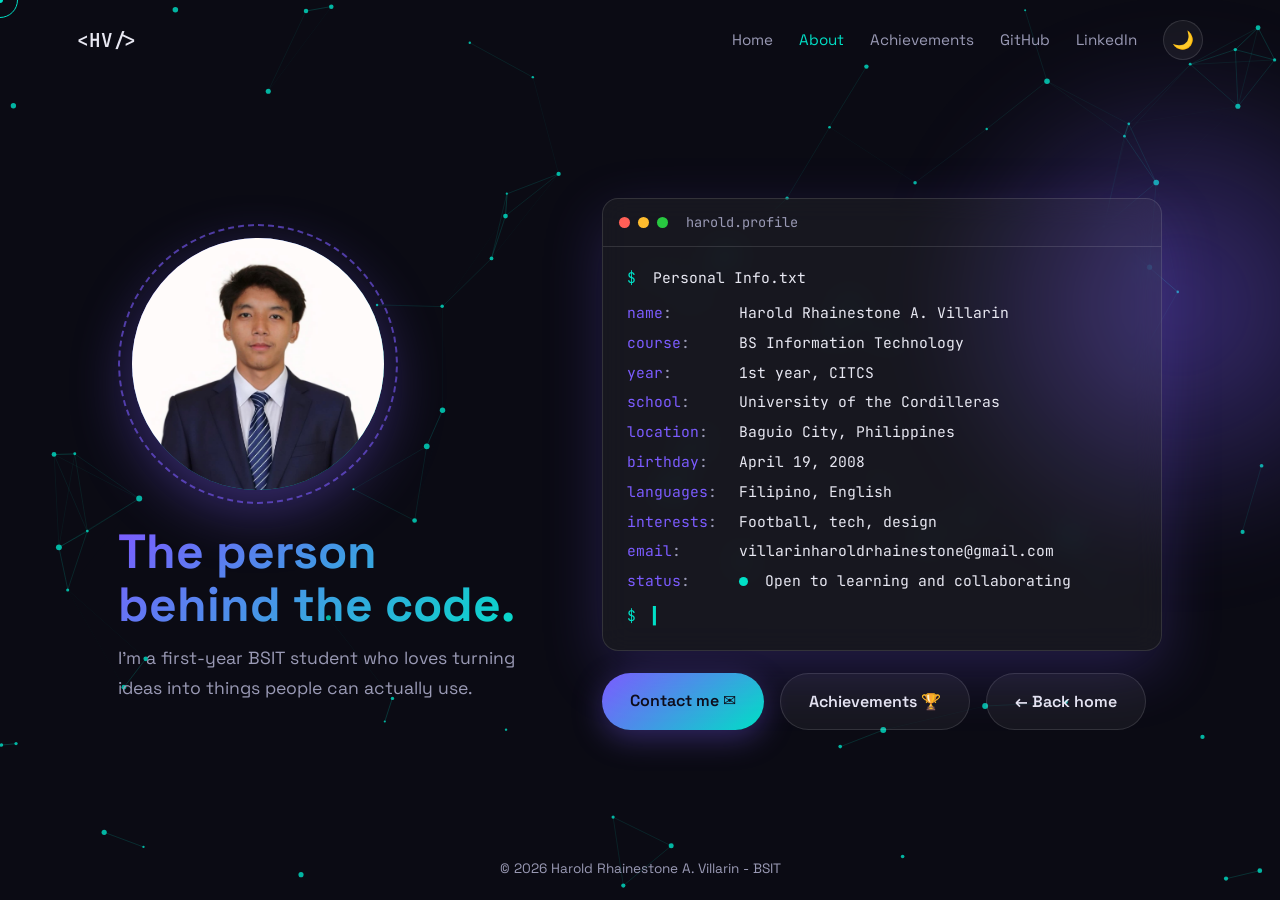
==== about (1).html @ 6a0b07f6 "Add files via upload" ====
<!DOCTYPE html>
<html lang="en">
<head>
  <meta charset="UTF-8" />
  <meta name="viewport" content="width=device-width, initial-scale=1.0" />
  <meta name="description" content="About Harold Rhainestone A. Villarin – personal information." />
  <title>Harold Rhainestone A. Villarin | About</title>
  <link rel="preconnect" href="https://fonts.googleapis.com" />
  <link rel="preconnect" href="https://fonts.gstatic.com" crossorigin />
  <link href="https://fonts.googleapis.com/css2?family=Space+Grotesk:wght@400;500;700&family=JetBrains+Mono:wght@400;600&display=swap" rel="stylesheet" />
  <link rel="stylesheet" href="style.css" />
</head>
<body class="page-about">
  <div class="cursor" id="cursor"></div>
  <div class="cursor-dot" id="cursorDot"></div>

  <div class="bg-fixed"><canvas id="bg"></canvas></div>
  <div class="orb orb-about"></div>

  <header class="nav">
    <a href="index.html" class="logo">&lt;HV<span>/</span>&gt;</a>
    <div class="nav-right">
      <a href="index.html">Home</a>
      <a href="about.html" class="active">About</a>
      <a href="achievements.html">Achievements</a>
      <a href="https://github.com/yourusername" target="_blank" rel="noopener">GitHub</a>
      <a href="https://linkedin.com/in/yourusername" target="_blank" rel="noopener">LinkedIn</a>
      <button class="icon-btn" id="themeToggle" aria-label="Toggle theme">🌙</button>
    </div>
  </header>

  <main class="about-main">
    <div class="about-left">
      <div class="about-photo">
        <div class="photo-ring"></div>
        <div class="photo-frame">
          <span class="photo-initials">HV</span>
          <img src="me.jpg" alt="Harold Rhainestone A. Villarin" onerror="this.remove()" />
        </div>
      </div>
      <h1 class="page-title">The person behind the code.</h1>
      <p class="lead">
        <!-- EDIT: write 2-3 sentences about yourself -->
        I'm a first-year BSIT student who loves turning ideas into things people can actually use.
      </p>
    </div>

    <div class="about-right">
      <!-- Terminal card: your personal info. EDIT the values after the labels. -->
      <div class="terminal" role="group" aria-label="Personal information">
        <div class="term-bar">
          <i></i><i></i><i></i>
          <span>harold.profile</span>
        </div>
        <div class="term-body">
          <p class="cmd"><span class="prompt">$</span> Personal Info.txt</p>
          <dl>
            <div><dt>name</dt><dd>Harold Rhainestone A. Villarin</dd></div>
            <div><dt>course</dt><dd>BS Information Technology</dd></div>
            <div><dt>year</dt><dd>1st year, CITCS</dd></div>
            <div><dt>school</dt><dd>University of the Cordilleras</dd></div>
            <div><dt>location</dt><dd>Baguio City, Philippines</dd></div>
            <div><dt>birthday</dt><dd>April 19, 2008</dd></div>
            <div><dt>languages</dt><dd>Filipino, English</dd></div>
            <div><dt>interests</dt><dd>Football, tech, design</dd></div>
            <div><dt>email</dt><dd><a href="mailto:villarinharoldrhainestone@gmail.com">villarinharoldrhainestone@gmail.com</a></dd></div>
            <div><dt>status</dt><dd class="status"><b></b> Open to learning and collaborating</dd></div>
          </dl>
          <p class="cmd last"><span class="prompt">$</span> <span class="caret">&#9613;</span></p>
        </div>
      </div>

      <div class="cta">
        <a href="mailto:villarinharoldrhainestone@gmail.com" class="btn primary magnetic">Contact me ✉️</a>
        <a href="achievements.html" class="btn ghost magnetic">Achievements 🏆</a>
        <a href="index.html" class="btn ghost magnetic">← Back home</a>
      </div>
    </div>

    <p class="copyright">&copy; 2026 Harold Rhainestone A. Villarin - BSIT</p>
  </main>

  <script src="script.js"></script>
</body>
</html>
---- style.css ----
:root {
  --bg: #0b0b14;
  --card: rgba(255, 255, 255, 0.05);
  --border: rgba(255, 255, 255, 0.12);
  --text: #e8e8f2;
  --muted: #9a9ab5;
  --a1: #7c5cff;
  --a2: #00e0c6;
  --grad: linear-gradient(135deg, var(--a1), var(--a2));
}
[data-theme="light"] {
  --bg: #f6f6fb;
  --card: rgba(255, 255, 255, 0.8);
  --border: rgba(0, 0, 0, 0.12);
  --text: #16162a;
  --muted: #5d5d7a;
}

* { margin: 0; padding: 0; box-sizing: border-box; }
html { scroll-behavior: smooth; }
body {
  font-family: "Space Grotesk", system-ui, sans-serif;
  background: var(--bg);
  color: var(--text);
  line-height: 1.7;
  overflow-x: hidden;
  transition: background 0.4s, color 0.4s;
}
a { color: inherit; text-decoration: none; }
::selection { background: var(--a1); color: #fff; }

/* cursor */
.cursor, .cursor-dot { position: fixed; pointer-events: none; z-index: 300; border-radius: 50%; transform: translate(-50%, -50%); }
.cursor { width: 36px; height: 36px; border: 1.5px solid var(--a2); transition: width 0.2s, height 0.2s, background 0.2s; }
.cursor.hover { width: 60px; height: 60px; background: rgba(0, 224, 198, 0.12); }
.cursor-dot { width: 6px; height: 6px; background: var(--a2); }
@media (hover: none) { .cursor, .cursor-dot { display: none; } }

/* nav */
.nav {
  position: fixed; top: 0; left: 0; right: 0; z-index: 100;
  display: flex; justify-content: space-between; align-items: center;
  padding: 20px 6vw;
}
.logo { font-family: "JetBrains Mono", monospace; font-weight: 600; font-size: 1.2rem; }
.logo span { color: var(--a2); }
.nav-right { display: flex; align-items: center; gap: 26px; }
.nav-right > a { color: var(--muted); font-size: 0.95rem; transition: color 0.2s; }
.nav-right > a:hover { color: var(--a2); }
.icon-btn {
  background: var(--card); border: 1px solid var(--border); color: var(--text);
  width: 40px; height: 40px; border-radius: 50%; cursor: pointer; font-size: 1.1rem;
  transition: transform 0.2s;
}
.icon-btn:hover { transform: rotate(15deg) scale(1.08); }

/* hero */
.hero { position: relative; min-height: 100vh; display: flex; align-items: center; justify-content: space-between; gap: 60px; padding: 0 6vw; overflow: hidden; }
#bg { position: absolute; inset: 0; width: 100%; height: 100%; z-index: 0; }
.orb {
  position: absolute; width: 520px; height: 520px; border-radius: 50%;
  background: radial-gradient(circle, rgba(124, 92, 255, 0.4), transparent 70%);
  top: 10%; right: -120px; filter: blur(40px); animation: float 9s ease-in-out infinite;
}
.hero-inner { position: relative; z-index: 1; max-width: 800px; min-width: 0; flex: 1 1 0; padding-top: 60px; }
.hero-inner > * { opacity: 0; transform: translateY(30px); animation: rise 0.9s ease forwards; }
.hero-inner > *:nth-child(1) { animation-delay: 0.1s; }
.hero-inner > *:nth-child(2) { animation-delay: 0.25s; }
.hero-inner > *:nth-child(3) { animation-delay: 0.4s; }
.hero-inner > *:nth-child(4) { animation-delay: 0.55s; }
.hero-inner > *:nth-child(5) { animation-delay: 0.7s; }
.hero-inner > *:nth-child(6) { animation-delay: 0.85s; }
@keyframes rise { to { opacity: 1; transform: none; } }

.eyebrow { font-family: "JetBrains Mono", monospace; color: var(--a2); font-size: clamp(1.3rem, 3vw, 1.9rem); margin-bottom: 8px; }
.hero h1 {
  font-size: clamp(2.3rem, 5.6vw, 4.4rem); line-height: 1.1; font-weight: 700;
  background: var(--grad); -webkit-background-clip: text; background-clip: text; color: transparent;
  position: relative; display: inline-block;
}
.glitch:hover::before, .glitch:hover::after {
  content: attr(data-text); position: absolute; left: 0; top: 0; width: 100%;
  background: inherit; -webkit-background-clip: text; background-clip: text; color: transparent;
}
.glitch:hover::before { animation: glitch 0.4s infinite; clip-path: inset(0 0 55% 0); transform: translate(-3px, 0); }
.glitch:hover::after { animation: glitch 0.4s infinite reverse; clip-path: inset(55% 0 0 0); transform: translate(3px, 0); }
@keyframes glitch { 0%,100% { transform: translate(0); } 25% { transform: translate(-4px, 2px); } 50% { transform: translate(4px, -2px); } 75% { transform: translate(-2px, -2px); } }

.typing { font-size: clamp(1.3rem, 3.5vw, 2.2rem); font-weight: 500; margin: 8px 0 18px; min-height: 1.4em; }
.caret { color: var(--a2); animation: blink 1s steps(1) infinite; }
@keyframes blink { 50% { opacity: 0; } }
.lead { color: var(--muted); max-width: 580px; font-size: 1.1rem; }

.cta { display: flex; gap: 16px; margin: 32px 0; flex-wrap: wrap; }
.btn {
  display: inline-block; padding: 14px 28px; border-radius: 50px; font-weight: 600;
  border: none; cursor: pointer; font-family: inherit; font-size: 1rem;
  transition: transform 0.25s, box-shadow 0.25s, border-color 0.25s;
}
.btn.primary { background: var(--grad); color: #0b0b14; box-shadow: 0 8px 30px rgba(124, 92, 255, 0.35); }
.btn.primary:hover { box-shadow: 0 12px 40px rgba(0, 224, 198, 0.45); }
.btn.ghost { border: 1.5px solid var(--border); color: var(--text); background: var(--card); }
.btn.ghost:hover { border-color: var(--a2); }

.stats { display: flex; gap: 40px; flex-wrap: wrap; }
.stats strong { display: block; font-size: 2rem; color: var(--a2); line-height: 1.1; }
.stats span { color: var(--muted); font-size: 0.9rem; }

@keyframes float { 50% { transform: translateY(-30px); } }

/* copyright notice, bottom center */
.copyright {
  position: absolute; left: 0; right: 0; bottom: 20px; z-index: 1;
  padding: 0 16px; text-align: center; color: var(--muted); font-size: 0.85rem;
}

/* profile picture (round) */
.photo {
  position: relative; z-index: 1; flex: 0 0 auto;
  width: clamp(220px, 30vw, 380px); aspect-ratio: 1;
  opacity: 0; transform: translateY(30px); animation: rise 0.9s ease 0.5s forwards;
}
.photo-ring { position: absolute; inset: 0; border: 2px dashed var(--a1); border-radius: 50%; opacity: 0.6; animation: spin 25s linear infinite; }
.photo-frame {
  position: absolute; inset: 14px; border-radius: 50%; overflow: hidden;
  background: var(--grad); display: grid; place-items: center;
  box-shadow: 0 20px 60px rgba(124, 92, 255, 0.4); animation: bob 7s ease-in-out infinite;
}
.photo-frame img { position: absolute; inset: 0; width: 100%; height: 100%; object-fit: cover; }
.photo-initials { font-size: clamp(3rem, 8vw, 5.5rem); font-weight: 700; color: #0b0b14; }
@keyframes bob { 50% { transform: translateY(-14px); } }
@keyframes spin { to { transform: rotate(360deg); } }

@media (max-width: 800px) {
  .hero { flex-direction: column; justify-content: center; gap: 0; padding-top: 80px; padding-bottom: 80px; }
  .photo { order: -1; width: 200px; }
  .hero-inner { flex: 0 1 auto; padding-top: 24px; }
}

@media (max-width: 600px) {
  .nav-right > a { display: none; }
}
@media (prefers-reduced-motion: reduce) {
  * { animation: none !important; transition: none !important; }
  .hero-inner > *, .photo { opacity: 1; transform: none; }
}

/* =========================================================
   PAGE 2 - ABOUT (one screen, no scrolling)
   ========================================================= */
.nav-right > a.active { color: var(--a2); }

html:has(.page-about), .page-about { height: 100%; overflow: hidden; }
.bg-fixed { position: fixed; inset: 0; z-index: 0; pointer-events: none; }
.orb-about { position: fixed; top: 5%; right: -160px; z-index: 0; pointer-events: none; }

.about-main {
  position: relative; z-index: 1; height: 100vh; height: 100dvh;
  display: grid; grid-template-columns: auto minmax(0, 560px); gap: 64px;
  align-items: center; justify-content: center;
  padding: 84px 6vw 56px;
}
.about-left { max-width: 420px; }
.about-photo { position: relative; width: min(28vw, 36vh, 280px); aspect-ratio: 1; margin-bottom: 22px; }
.page-title {
  font-size: clamp(1.8rem, 4vw, 3rem); line-height: 1.1; font-weight: 700; margin-bottom: 12px;
  background: var(--grad); -webkit-background-clip: text; background-clip: text; color: transparent;
}
.about-left .eyebrow { font-size: clamp(1.1rem, 2vw, 1.5rem); }

.about-right .cta { margin: 22px 0 0; }

/* terminal card */
.terminal {
  background: var(--card); border: 1px solid var(--border); border-radius: 16px; overflow: hidden;
  backdrop-filter: blur(14px); -webkit-backdrop-filter: blur(14px);
  box-shadow: 0 20px 60px rgba(124, 92, 255, 0.22);
}
.term-bar { display: flex; align-items: center; gap: 8px; padding: 12px 16px; border-bottom: 1px solid var(--border); }
.term-bar i { width: 11px; height: 11px; border-radius: 50%; background: #ff5f57; }
.term-bar i:nth-child(2) { background: #febc2e; }
.term-bar i:nth-child(3) { background: #28c840; }
.term-bar span { margin-left: 10px; font-family: "JetBrains Mono", monospace; font-size: 0.85rem; color: var(--muted); }
.term-body { padding: 20px 24px 22px; font-family: "JetBrains Mono", monospace; font-size: 0.92rem; line-height: 1.55; }
.cmd { color: var(--text); margin: 0 0 12px; }
.cmd.last { margin: 12px 0 0; }
.prompt { color: var(--a2); margin-right: 8px; }
.term-body dl { display: grid; gap: 7px; }
.term-body dl > div { display: grid; grid-template-columns: 100px 1fr; gap: 12px; }
.term-body dt { color: var(--a1); }
.term-body dt::after { content: ":"; color: var(--muted); }
.term-body dd { color: var(--text); overflow-wrap: anywhere; }
.term-body dd a:hover { color: var(--a2); }
.status b { display: inline-block; width: 9px; height: 9px; border-radius: 50%; background: var(--a2); margin-right: 8px; box-shadow: 0 0 0 0 rgba(0,224,198,.6); animation: pulse 2s infinite; }
@keyframes pulse { 70% { box-shadow: 0 0 0 10px rgba(0,224,198,0); } 100% { box-shadow: 0 0 0 0 rgba(0,224,198,0); } }
.term-body .caret { animation: blink 1s steps(1) infinite; }

/* short laptop screens */
@media (max-height: 720px) {
  .about-main { padding-top: 76px; padding-bottom: 44px; }
  .about-photo { margin-bottom: 14px; }
  .lead { display: none; }
  .term-body { padding: 14px 20px 16px; font-size: 0.85rem; }
  .term-body dl { gap: 4px; }
  .about-right .cta { margin-top: 16px; }
}

/* phones: stack and tighten so everything fits one screen */
@media (max-width: 800px) {
  .about-main { grid-template-columns: minmax(0, 1fr); gap: 14px; align-content: center; padding: 70px 5vw 40px; }
  .about-left { max-width: none; display: flex; flex-direction: column; align-items: center; text-align: center; }
  .about-photo { width: min(26vh, 150px); margin-bottom: 10px; }
  .about-left .eyebrow { display: none; }
  .page-title { font-size: 1.5rem; margin-bottom: 0; }
  .lead { display: none; }
  .term-body { padding: 12px 16px 14px; font-size: 0.78rem; line-height: 1.45; }
  .term-body dl { gap: 3px; }
  .term-body dl > div { grid-template-columns: 78px 1fr; gap: 8px; }
  .cmd { margin-bottom: 8px; }
  .cmd.last { display: none; }
  .about-right .cta { margin-top: 12px; justify-content: center; gap: 10px; }
  .about-right .btn { padding: 10px 18px; font-size: 0.9rem; }
  .copyright { bottom: 10px; font-size: 0.75rem; }
}
@media (max-width: 800px) and (max-height: 640px) {
  .about-photo, .page-title { display: none; }
}
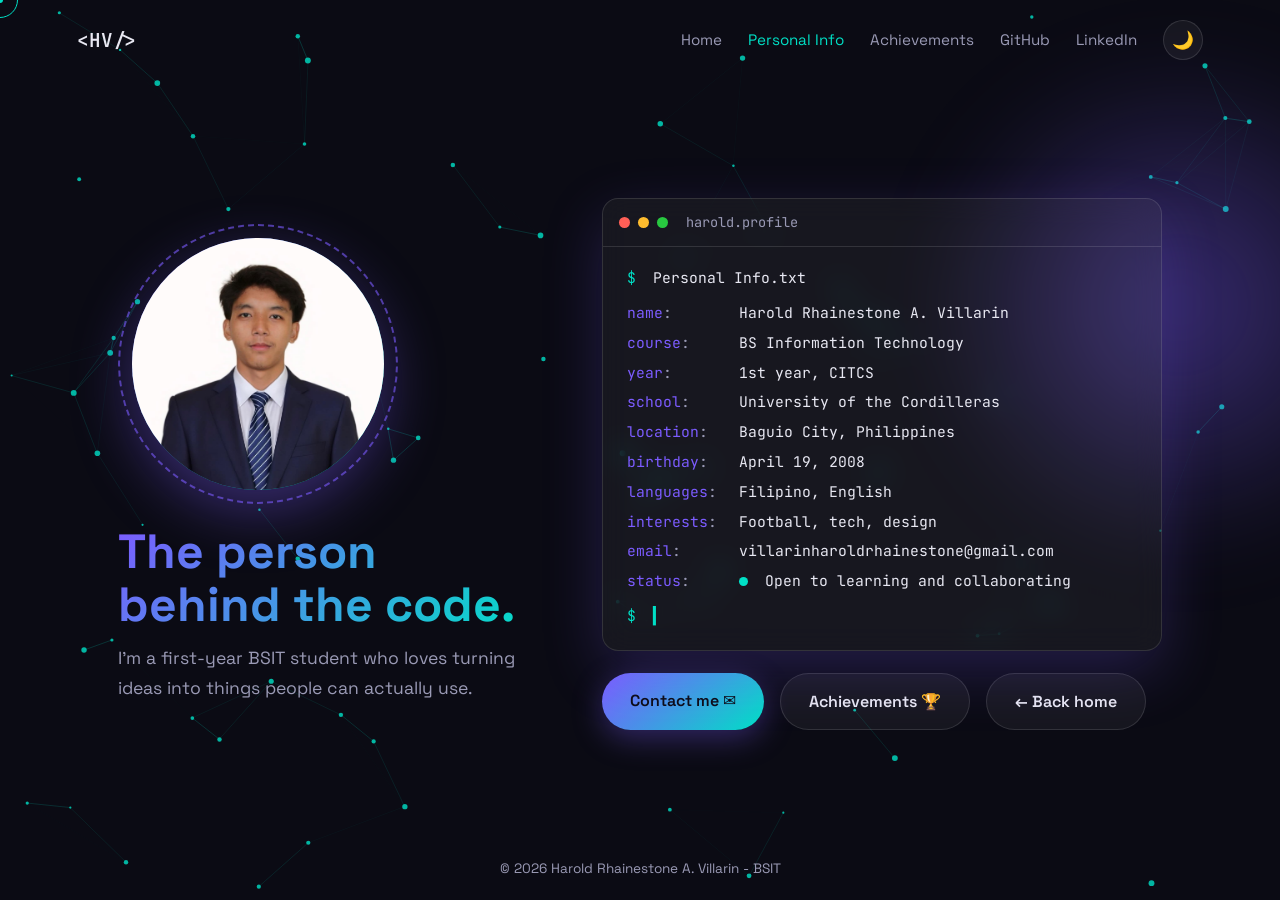
==== commit d4cc75b3: "Rename 'About' link to 'Personal Info'" ====
--- a/about (1).html
+++ b/about (1).html
@@ -21,7 +21,7 @@
     <a href="index.html" class="logo">&lt;HV<span>/</span>&gt;</a>
     <div class="nav-right">
       <a href="index.html">Home</a>
-      <a href="about.html" class="active">About</a>
+      <a href="about.html" class="active">Personal Info</a>
       <a href="achievements.html">Achievements</a>
       <a href="https://github.com/yourusername" target="_blank" rel="noopener">GitHub</a>
       <a href="https://linkedin.com/in/yourusername" target="_blank" rel="noopener">LinkedIn</a>
